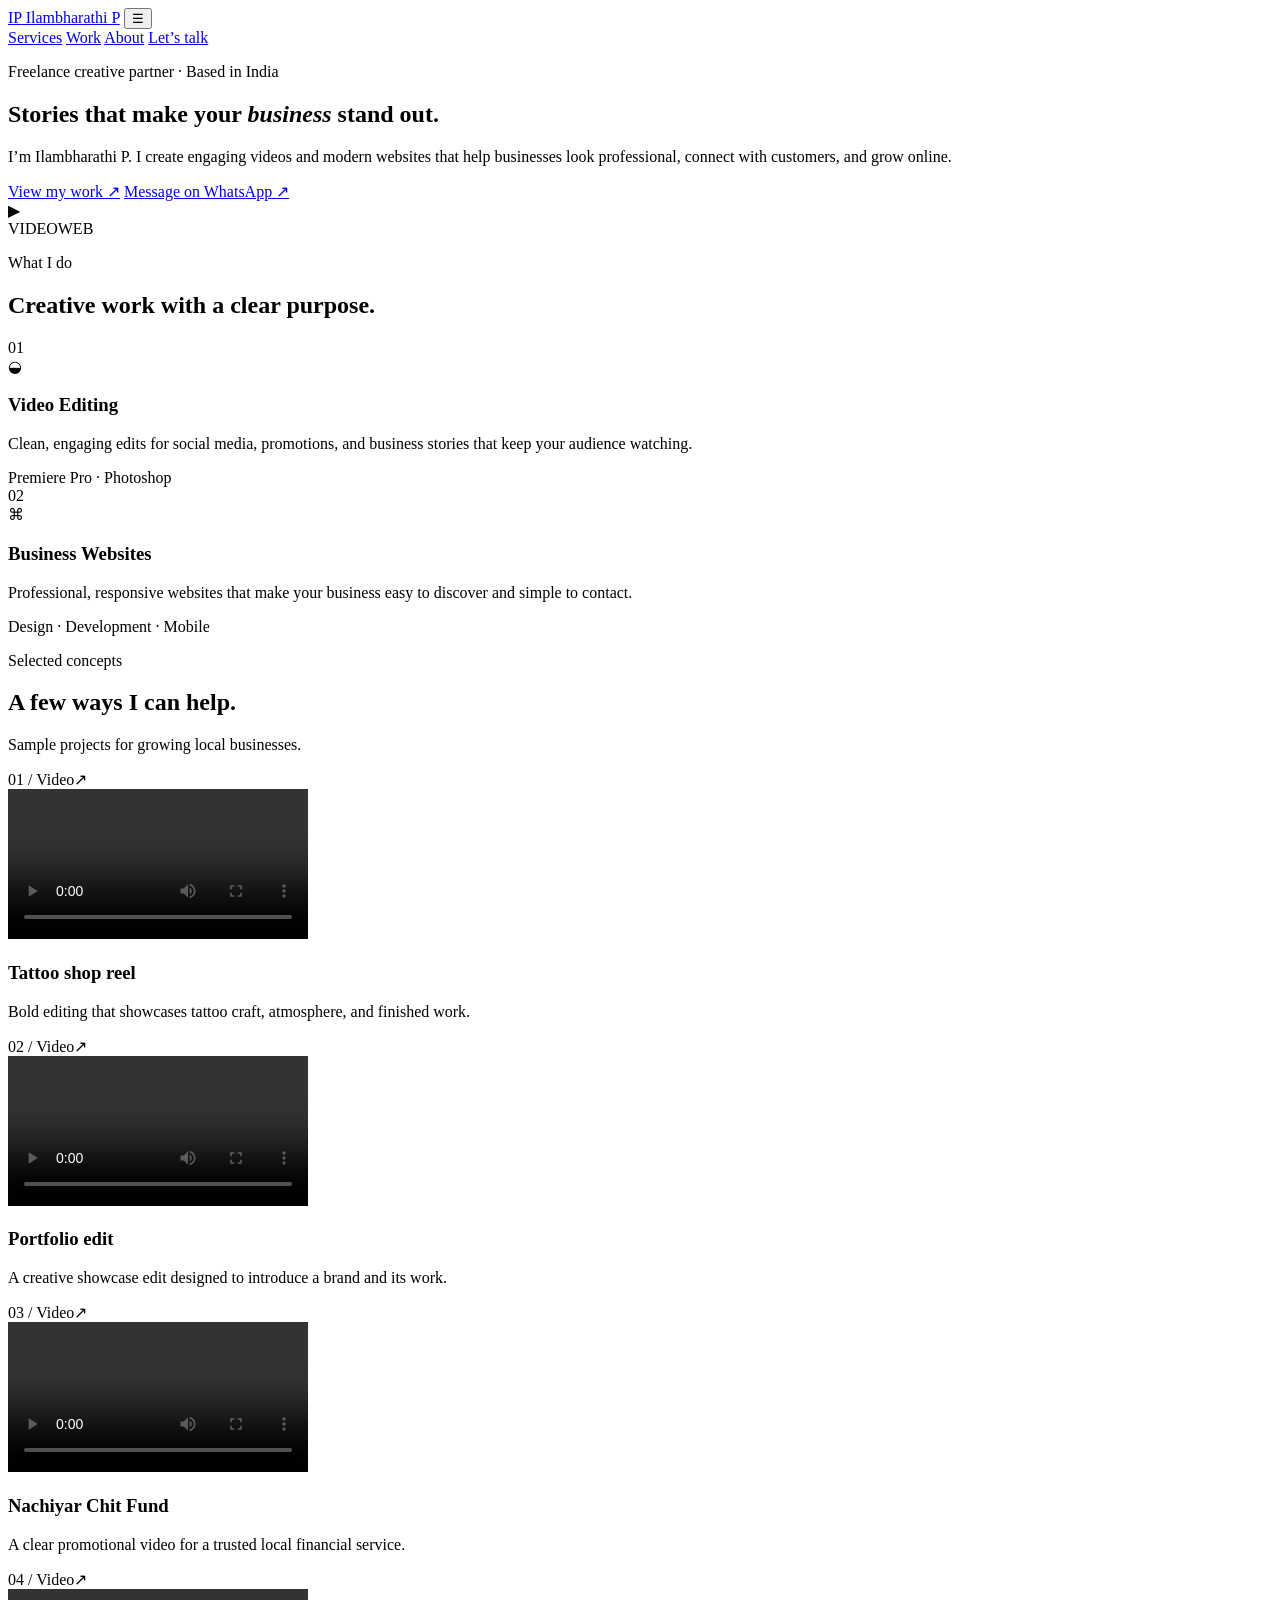
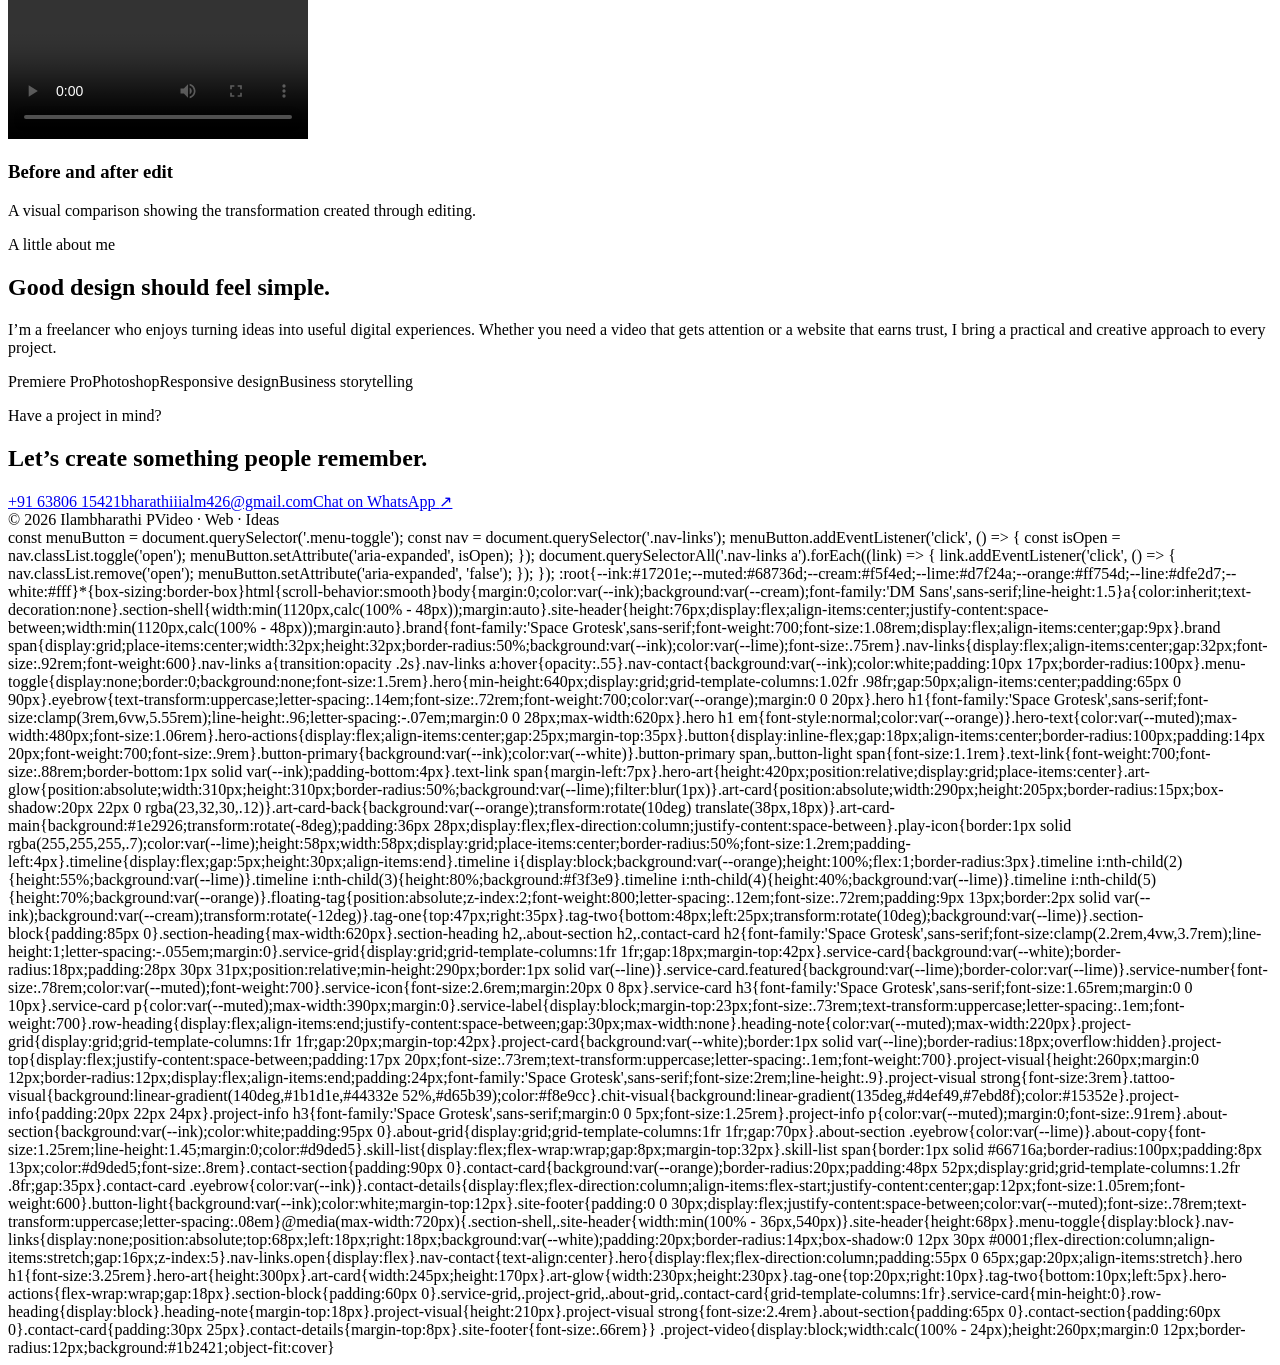
==== index.html @ 6e7c7ef7 "Rename Ilambharathi-portfolioindex.html to index.html" ====
<!doctype html>
<html lang="en">
<head>
  <meta charset="UTF-8" />
  <meta name="viewport" content="width=device-width, initial-scale=1.0" />
  <meta name="description" content="Portfolio of Ilambharathi P, freelance video editor and website creator for businesses." />
  <title>Ilambharathi P | Freelance Video Editor & Website Creator</title>
  <link rel="preconnect" href="https://fonts.googleapis.com">
  <link rel="preconnect" href="https://fonts.gstatic.com" crossorigin>
  <link href="https://fonts.googleapis.com/css2?family=DM+Sans:wght@400;500;600;700&family=Space+Grotesk:wght@500;600;700&display=swap" rel="stylesheet">
  <link rel="stylesheet" href="style.css" />
</head>
<body>
  <header class="site-header">
    <a class="brand" href="#home" aria-label="Ilambharathi P home"><span>IP</span> Ilambharathi P</a>
    <button class="menu-toggle" aria-label="Open navigation" aria-expanded="false">☰</button>
    <nav class="nav-links" aria-label="Main navigation">
      <a href="#services">Services</a>
      <a href="#work">Work</a>
      <a href="#about">About</a>
      <a class="nav-contact" href="#contact">Let’s talk</a>
    </nav>
  </header>

  <main>
    <section id="home" class="hero section-shell">
      <div class="hero-copy">
        <p class="eyebrow">Freelance creative partner · Based in India</p>
        <h1>Stories that make your <em>business</em> stand out.</h1>
        <p class="hero-text">I’m Ilambharathi P. I create engaging videos and modern websites that help businesses look professional, connect with customers, and grow online.</p>
        <div class="hero-actions">
          <a class="button button-primary" href="#work">View my work <span>↗</span></a>
          <a class="text-link" href="https://wa.me/916380615421" target="_blank" rel="noreferrer">Message on WhatsApp <span>↗</span></a>
        </div>
      </div>
      <div class="hero-art" aria-label="Creative workspace illustration">
        <div class="art-glow"></div><div class="art-card art-card-back"></div>
        <div class="art-card art-card-main"><div class="play-icon">▶</div><div class="timeline"><i></i><i></i><i></i><i></i><i></i></div></div>
        <span class="floating-tag tag-one">VIDEO</span><span class="floating-tag tag-two">WEB</span>
      </div>
    </section>

    <section id="services" class="section-shell section-block">
      <div class="section-heading"><p class="eyebrow">What I do</p><h2>Creative work with a clear purpose.</h2></div>
      <div class="service-grid">
        <article class="service-card"><span class="service-number">01</span><div class="service-icon">◒</div><h3>Video Editing</h3><p>Clean, engaging edits for social media, promotions, and business stories that keep your audience watching.</p><span class="service-label">Premiere Pro · Photoshop</span></article>
        <article class="service-card featured"><span class="service-number">02</span><div class="service-icon">⌘</div><h3>Business Websites</h3><p>Professional, responsive websites that make your business easy to discover and simple to contact.</p><span class="service-label">Design · Development · Mobile</span></article>
      </div>
    </section>

    <section id="work" class="section-shell section-block work-section">
      <div class="section-heading row-heading"><div><p class="eyebrow">Selected concepts</p><h2>A few ways I can help.</h2></div><p class="heading-note">Sample projects for growing local businesses.</p></div>
      <div class="project-grid">
        <article class="project-card"><div class="project-top"><span>01 / Video</span><span>↗</span></div><video class="project-video" controls preload="metadata"><source src="tattoo-final-output.mp4" type="video/mp4">Your browser does not support video playback.</video><div class="project-info"><h3>Tattoo shop reel</h3><p>Bold editing that showcases tattoo craft, atmosphere, and finished work.</p></div></article>
        <article class="project-card"><div class="project-top"><span>02 / Video</span><span>↗</span></div><video class="project-video" controls preload="metadata"><source src="portfolio-video-01.mp4" type="video/mp4">Your browser does not support video playback.</video><div class="project-info"><h3>Portfolio edit</h3><p>A creative showcase edit designed to introduce a brand and its work.</p></div></article>
        <article class="project-card"><div class="project-top"><span>03 / Video</span><span>↗</span></div><video class="project-video" controls preload="metadata"><source src="nachiyar-chit-fund.mp4" type="video/mp4">Your browser does not support video playback.</video><div class="project-info"><h3>Nachiyar Chit Fund</h3><p>A clear promotional video for a trusted local financial service.</p></div></article>
        <article class="project-card"><div class="project-top"><span>04 / Video</span><span>↗</span></div><video class="project-video" controls preload="metadata"><source src="chit-fund-before-after.mp4" type="video/mp4">Your browser does not support video playback.</video><div class="project-info"><h3>Before and after edit</h3><p>A visual comparison showing the transformation created through editing.</p></div></article>
      </div>
    </section>

    <section id="about" class="about-section"><div class="section-shell about-grid"><div><p class="eyebrow">A little about me</p><h2>Good design should feel simple.</h2></div><div><p class="about-copy">I’m a freelancer who enjoys turning ideas into useful digital experiences. Whether you need a video that gets attention or a website that earns trust, I bring a practical and creative approach to every project.</p><div class="skill-list"><span>Premiere Pro</span><span>Photoshop</span><span>Responsive design</span><span>Business storytelling</span></div></div></div></section>

    <section id="contact" class="contact-section section-shell"><div class="contact-card"><div><p class="eyebrow">Have a project in mind?</p><h2>Let’s create something people remember.</h2></div><div class="contact-details"><a href="tel:+916380615421">+91 63806 15421</a><a href="mailto:bharathiiialm426@gmail.com">bharathiiialm426@gmail.com</a><a class="button button-light" href="https://wa.me/916380615421" target="_blank" rel="noreferrer">Chat on WhatsApp <span>↗</span></a></div></div></section>
  </main>
  <footer class="site-footer section-shell"><span>© 2026 Ilambharathi P</span><span>Video · Web · Ideas</span></footer>
  <script src="script.js"></script>
</body>
</html>
const menuButton = document.querySelector('.menu-toggle');
const nav = document.querySelector('.nav-links');

menuButton.addEventListener('click', () => {
  const isOpen = nav.classList.toggle('open');
  menuButton.setAttribute('aria-expanded', isOpen);
});

document.querySelectorAll('.nav-links a').forEach((link) => {
  link.addEventListener('click', () => {
    nav.classList.remove('open');
    menuButton.setAttribute('aria-expanded', 'false');
  });
});
:root{--ink:#17201e;--muted:#68736d;--cream:#f5f4ed;--lime:#d7f24a;--orange:#ff754d;--line:#dfe2d7;--white:#fff}*{box-sizing:border-box}html{scroll-behavior:smooth}body{margin:0;color:var(--ink);background:var(--cream);font-family:'DM Sans',sans-serif;line-height:1.5}a{color:inherit;text-decoration:none}.section-shell{width:min(1120px,calc(100% - 48px));margin:auto}.site-header{height:76px;display:flex;align-items:center;justify-content:space-between;width:min(1120px,calc(100% - 48px));margin:auto}.brand{font-family:'Space Grotesk',sans-serif;font-weight:700;font-size:1.08rem;display:flex;align-items:center;gap:9px}.brand span{display:grid;place-items:center;width:32px;height:32px;border-radius:50%;background:var(--ink);color:var(--lime);font-size:.75rem}.nav-links{display:flex;align-items:center;gap:32px;font-size:.92rem;font-weight:600}.nav-links a{transition:opacity .2s}.nav-links a:hover{opacity:.55}.nav-contact{background:var(--ink);color:white;padding:10px 17px;border-radius:100px}.menu-toggle{display:none;border:0;background:none;font-size:1.5rem}.hero{min-height:640px;display:grid;grid-template-columns:1.02fr .98fr;gap:50px;align-items:center;padding:65px 0 90px}.eyebrow{text-transform:uppercase;letter-spacing:.14em;font-size:.72rem;font-weight:700;color:var(--orange);margin:0 0 20px}.hero h1{font-family:'Space Grotesk',sans-serif;font-size:clamp(3rem,6vw,5.55rem);line-height:.96;letter-spacing:-.07em;margin:0 0 28px;max-width:620px}.hero h1 em{font-style:normal;color:var(--orange)}.hero-text{color:var(--muted);max-width:480px;font-size:1.06rem}.hero-actions{display:flex;align-items:center;gap:25px;margin-top:35px}.button{display:inline-flex;gap:18px;align-items:center;border-radius:100px;padding:14px 20px;font-weight:700;font-size:.9rem}.button-primary{background:var(--ink);color:var(--white)}.button-primary span,.button-light span{font-size:1.1rem}.text-link{font-weight:700;font-size:.88rem;border-bottom:1px solid var(--ink);padding-bottom:4px}.text-link span{margin-left:7px}.hero-art{height:420px;position:relative;display:grid;place-items:center}.art-glow{position:absolute;width:310px;height:310px;border-radius:50%;background:var(--lime);filter:blur(1px)}.art-card{position:absolute;width:290px;height:205px;border-radius:15px;box-shadow:20px 22px 0 rgba(23,32,30,.12)}.art-card-back{background:var(--orange);transform:rotate(10deg) translate(38px,18px)}.art-card-main{background:#1e2926;transform:rotate(-8deg);padding:36px 28px;display:flex;flex-direction:column;justify-content:space-between}.play-icon{border:1px solid rgba(255,255,255,.7);color:var(--lime);height:58px;width:58px;display:grid;place-items:center;border-radius:50%;font-size:1.2rem;padding-left:4px}.timeline{display:flex;gap:5px;height:30px;align-items:end}.timeline i{display:block;background:var(--orange);height:100%;flex:1;border-radius:3px}.timeline i:nth-child(2){height:55%;background:var(--lime)}.timeline i:nth-child(3){height:80%;background:#f3f3e9}.timeline i:nth-child(4){height:40%;background:var(--lime)}.timeline i:nth-child(5){height:70%;background:var(--orange)}.floating-tag{position:absolute;z-index:2;font-weight:800;letter-spacing:.12em;font-size:.72rem;padding:9px 13px;border:2px solid var(--ink);background:var(--cream);transform:rotate(-12deg)}.tag-one{top:47px;right:35px}.tag-two{bottom:48px;left:25px;transform:rotate(10deg);background:var(--lime)}.section-block{padding:85px 0}.section-heading{max-width:620px}.section-heading h2,.about-section h2,.contact-card h2{font-family:'Space Grotesk',sans-serif;font-size:clamp(2.2rem,4vw,3.7rem);line-height:1;letter-spacing:-.055em;margin:0}.service-grid{display:grid;grid-template-columns:1fr 1fr;gap:18px;margin-top:42px}.service-card{background:var(--white);border-radius:18px;padding:28px 30px 31px;position:relative;min-height:290px;border:1px solid var(--line)}.service-card.featured{background:var(--lime);border-color:var(--lime)}.service-number{font-size:.78rem;color:var(--muted);font-weight:700}.service-icon{font-size:2.6rem;margin:20px 0 8px}.service-card h3{font-family:'Space Grotesk',sans-serif;font-size:1.65rem;margin:0 0 10px}.service-card p{color:var(--muted);max-width:390px;margin:0}.service-label{display:block;margin-top:23px;font-size:.73rem;text-transform:uppercase;letter-spacing:.1em;font-weight:700}.row-heading{display:flex;align-items:end;justify-content:space-between;gap:30px;max-width:none}.heading-note{color:var(--muted);max-width:220px}.project-grid{display:grid;grid-template-columns:1fr 1fr;gap:20px;margin-top:42px}.project-card{background:var(--white);border:1px solid var(--line);border-radius:18px;overflow:hidden}.project-top{display:flex;justify-content:space-between;padding:17px 20px;font-size:.73rem;text-transform:uppercase;letter-spacing:.1em;font-weight:700}.project-visual{height:260px;margin:0 12px;border-radius:12px;display:flex;align-items:end;padding:24px;font-family:'Space Grotesk',sans-serif;font-size:2rem;line-height:.9}.project-visual strong{font-size:3rem}.tattoo-visual{background:linear-gradient(140deg,#1b1d1e,#44332e 52%,#d65b39);color:#f8e9cc}.chit-visual{background:linear-gradient(135deg,#d4ef49,#7ebd8f);color:#15352e}.project-info{padding:20px 22px 24px}.project-info h3{font-family:'Space Grotesk',sans-serif;margin:0 0 5px;font-size:1.25rem}.project-info p{color:var(--muted);margin:0;font-size:.91rem}.about-section{background:var(--ink);color:white;padding:95px 0}.about-grid{display:grid;grid-template-columns:1fr 1fr;gap:70px}.about-section .eyebrow{color:var(--lime)}.about-copy{font-size:1.25rem;line-height:1.45;margin:0;color:#d9ded5}.skill-list{display:flex;flex-wrap:wrap;gap:8px;margin-top:32px}.skill-list span{border:1px solid #66716a;border-radius:100px;padding:8px 13px;color:#d9ded5;font-size:.8rem}.contact-section{padding:90px 0}.contact-card{background:var(--orange);border-radius:20px;padding:48px 52px;display:grid;grid-template-columns:1.2fr .8fr;gap:35px}.contact-card .eyebrow{color:var(--ink)}.contact-details{display:flex;flex-direction:column;align-items:flex-start;justify-content:center;gap:12px;font-size:1.05rem;font-weight:600}.button-light{background:var(--ink);color:white;margin-top:12px}.site-footer{padding:0 0 30px;display:flex;justify-content:space-between;color:var(--muted);font-size:.78rem;text-transform:uppercase;letter-spacing:.08em}@media(max-width:720px){.section-shell,.site-header{width:min(100% - 36px,540px)}.site-header{height:68px}.menu-toggle{display:block}.nav-links{display:none;position:absolute;top:68px;left:18px;right:18px;background:var(--white);padding:20px;border-radius:14px;box-shadow:0 12px 30px #0001;flex-direction:column;align-items:stretch;gap:16px;z-index:5}.nav-links.open{display:flex}.nav-contact{text-align:center}.hero{display:flex;flex-direction:column;padding:55px 0 65px;gap:20px;align-items:stretch}.hero h1{font-size:3.25rem}.hero-art{height:300px}.art-card{width:245px;height:170px}.art-glow{width:230px;height:230px}.tag-one{top:20px;right:10px}.tag-two{bottom:10px;left:5px}.hero-actions{flex-wrap:wrap;gap:18px}.section-block{padding:60px 0}.service-grid,.project-grid,.about-grid,.contact-card{grid-template-columns:1fr}.service-card{min-height:0}.row-heading{display:block}.heading-note{margin-top:18px}.project-visual{height:210px}.project-visual strong{font-size:2.4rem}.about-section{padding:65px 0}.contact-section{padding:60px 0}.contact-card{padding:30px 25px}.contact-details{margin-top:8px}.site-footer{font-size:.66rem}}
 .project-video{display:block;width:calc(100% - 24px);height:260px;margin:0 12px;border-radius:12px;background:#1b2421;object-fit:cover}
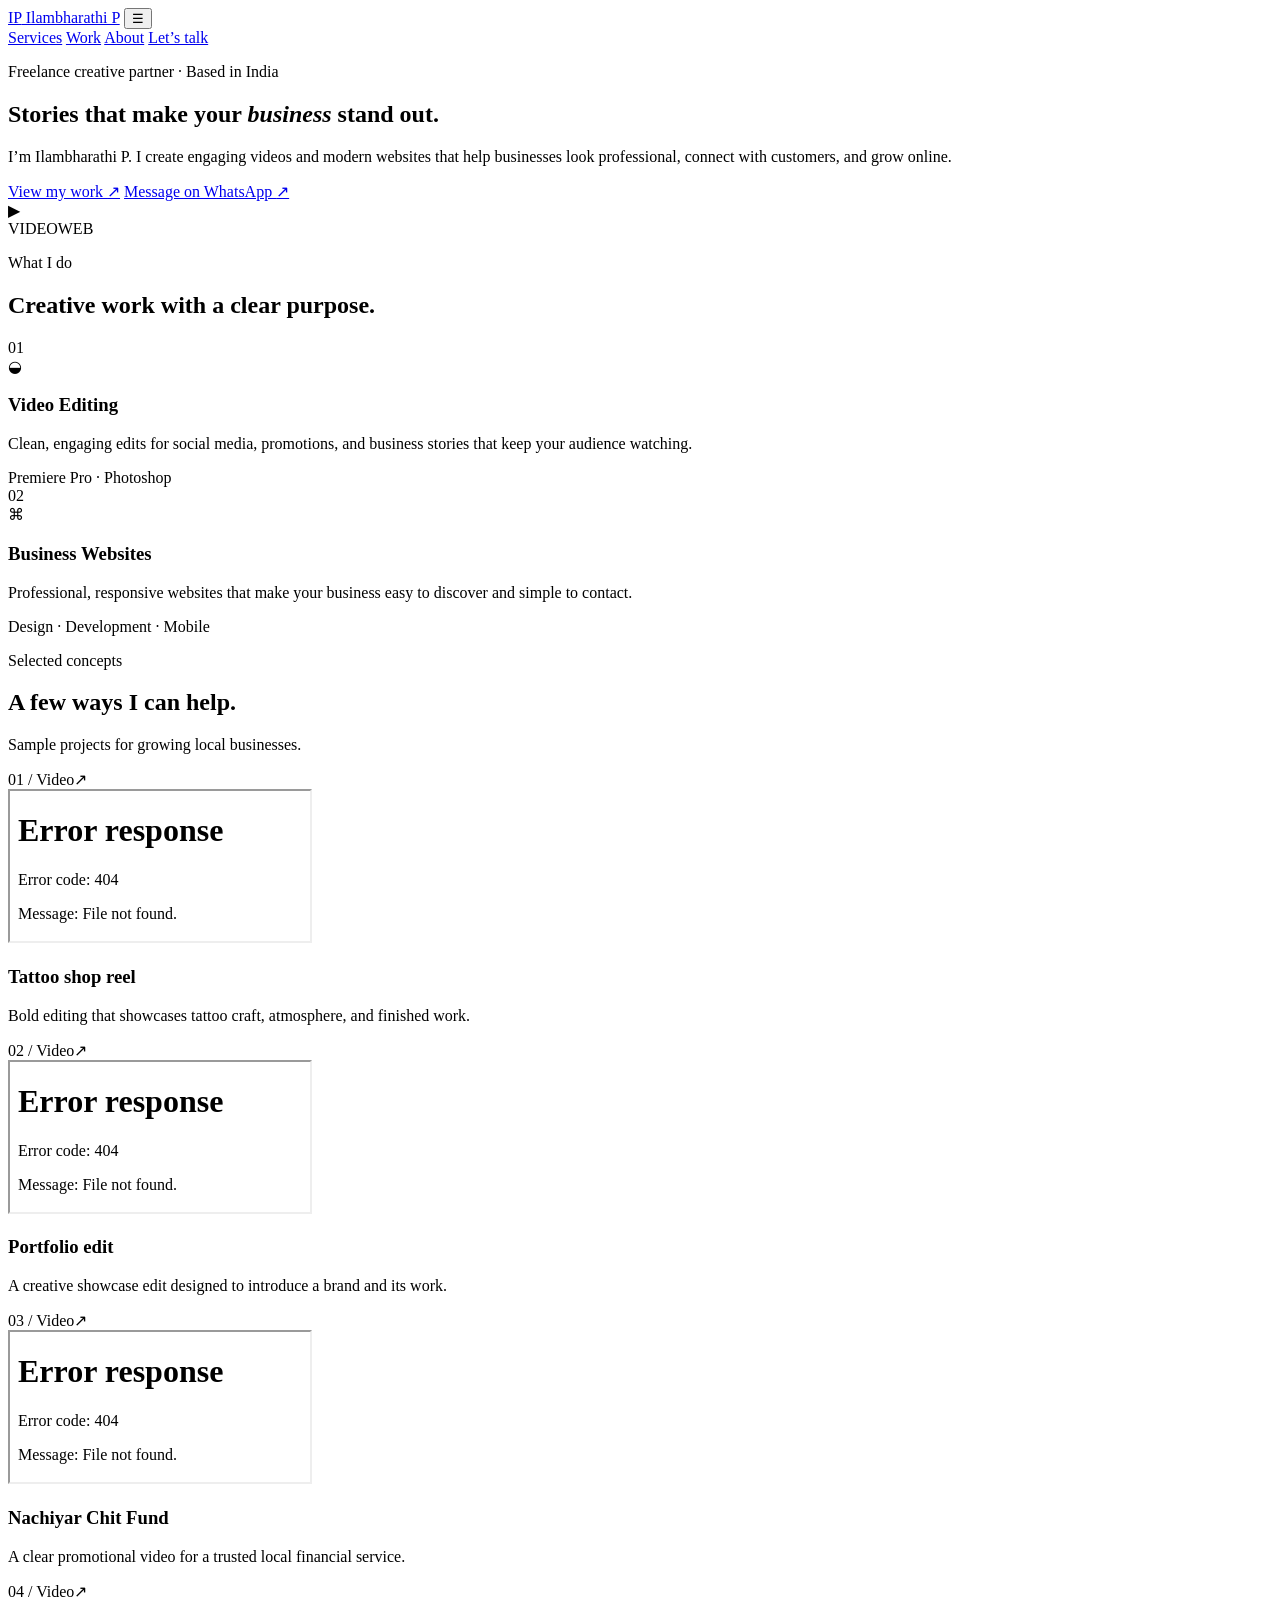
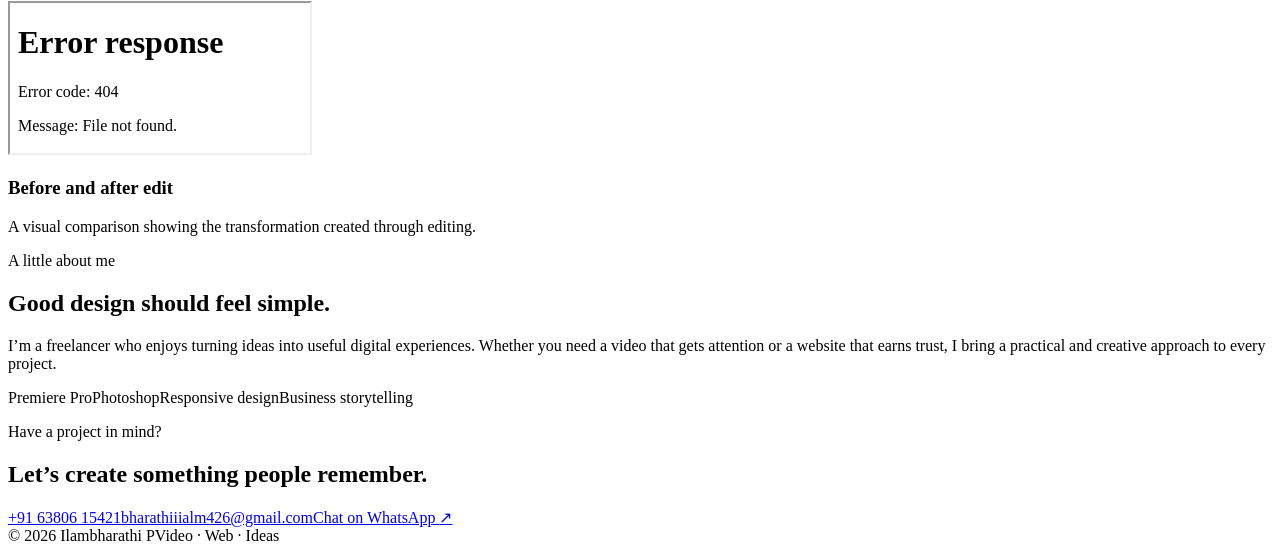
==== commit 59c17509: "Update index.html" ====
--- a/index.html
+++ b/index.html
@@ -1,24 +1,24 @@
-<!doctype html>
-<html lang="en">
-<head>
-  <meta charset="UTF-8" />
-  <meta name="viewport" content="width=device-width, initial-scale=1.0" />
-  <meta name="description" content="Portfolio of Ilambharathi P, freelance video editor and website creator for businesses." />
-  <title>Ilambharathi P | Freelance Video Editor & Website Creator</title>
-  <link rel="preconnect" href="https://fonts.googleapis.com">
-  <link rel="preconnect" href="https://fonts.gstatic.com" crossorigin>
-  <link href="https://fonts.googleapis.com/css2?family=DM+Sans:wght@400;500;600;700&family=Space+Grotesk:wght@500;600;700&display=swap" rel="stylesheet">
-  <link rel="stylesheet" href="style.css" />
+<!DOCTYPE html>
+<!-- saved from url=(0099)file:///C:/Users/ADMIN/Documents/Codex/2026-11-22/hi/outputs/portfolio-website-with-work/index.html -->
+<html lang="en"><head><meta http-equiv="Content-Type" content="text/html; charset=UTF-8">
+  
+  <meta name="viewport" content="width=device-width, initial-scale=1.0">
+  <meta name="description" content="Portfolio of Ilambharathi P, freelance video editor and website creator for businesses.">
+  <title>Ilambharathi P | Freelance Video Editor &amp; Website Creator</title>
+  <link rel="preconnect" href="https://fonts.googleapis.com/">
+  <link rel="preconnect" href="https://fonts.gstatic.com/" crossorigin="">
+  <link href="./Ilambharathi P _ Freelance Video Editor &amp; Website Creator_files/css2" rel="stylesheet">
+  <link rel="stylesheet" href="./Ilambharathi P _ Freelance Video Editor &amp; Website Creator_files/style.css">
 </head>
 <body>
   <header class="site-header">
-    <a class="brand" href="#home" aria-label="Ilambharathi P home"><span>IP</span> Ilambharathi P</a>
+    <a class="brand" href="file:///C:/Users/ADMIN/Documents/Codex/2026-11-22/hi/outputs/portfolio-website-with-work/index.html#home" aria-label="Ilambharathi P home"><span>IP</span> Ilambharathi P</a>
     <button class="menu-toggle" aria-label="Open navigation" aria-expanded="false">☰</button>
     <nav class="nav-links" aria-label="Main navigation">
-      <a href="#services">Services</a>
-      <a href="#work">Work</a>
-      <a href="#about">About</a>
-      <a class="nav-contact" href="#contact">Let’s talk</a>
+      <a href="file:///C:/Users/ADMIN/Documents/Codex/2026-11-22/hi/outputs/portfolio-website-with-work/index.html#services">Services</a>
+      <a href="file:///C:/Users/ADMIN/Documents/Codex/2026-11-22/hi/outputs/portfolio-website-with-work/index.html#work">Work</a>
+      <a href="file:///C:/Users/ADMIN/Documents/Codex/2026-11-22/hi/outputs/portfolio-website-with-work/index.html#about">About</a>
+      <a class="nav-contact" href="file:///C:/Users/ADMIN/Documents/Codex/2026-11-22/hi/outputs/portfolio-website-with-work/index.html#contact">Let’s talk</a>
     </nav>
   </header>
 
@@ -29,7 +29,7 @@
         <h1>Stories that make your <em>business</em> stand out.</h1>
         <p class="hero-text">I’m Ilambharathi P. I create engaging videos and modern websites that help businesses look professional, connect with customers, and grow online.</p>
         <div class="hero-actions">
-          <a class="button button-primary" href="#work">View my work <span>↗</span></a>
+          <a class="button button-primary" href="file:///C:/Users/ADMIN/Documents/Codex/2026-11-22/hi/outputs/portfolio-website-with-work/index.html#work">View my work <span>↗</span></a>
           <a class="text-link" href="https://wa.me/916380615421" target="_blank" rel="noreferrer">Message on WhatsApp <span>↗</span></a>
         </div>
       </div>
@@ -51,10 +51,10 @@
     <section id="work" class="section-shell section-block work-section">
       <div class="section-heading row-heading"><div><p class="eyebrow">Selected concepts</p><h2>A few ways I can help.</h2></div><p class="heading-note">Sample projects for growing local businesses.</p></div>
       <div class="project-grid">
-        <article class="project-card"><div class="project-top"><span>01 / Video</span><span>↗</span></div><video class="project-video" controls preload="metadata"><source src="tattoo-final-output.mp4" type="video/mp4">Your browser does not support video playback.</video><div class="project-info"><h3>Tattoo shop reel</h3><p>Bold editing that showcases tattoo craft, atmosphere, and finished work.</p></div></article>
-        <article class="project-card"><div class="project-top"><span>02 / Video</span><span>↗</span></div><video class="project-video" controls preload="metadata"><source src="portfolio-video-01.mp4" type="video/mp4">Your browser does not support video playback.</video><div class="project-info"><h3>Portfolio edit</h3><p>A creative showcase edit designed to introduce a brand and its work.</p></div></article>
-        <article class="project-card"><div class="project-top"><span>03 / Video</span><span>↗</span></div><video class="project-video" controls preload="metadata"><source src="nachiyar-chit-fund.mp4" type="video/mp4">Your browser does not support video playback.</video><div class="project-info"><h3>Nachiyar Chit Fund</h3><p>A clear promotional video for a trusted local financial service.</p></div></article>
-        <article class="project-card"><div class="project-top"><span>04 / Video</span><span>↗</span></div><video class="project-video" controls preload="metadata"><source src="chit-fund-before-after.mp4" type="video/mp4">Your browser does not support video playback.</video><div class="project-info"><h3>Before and after edit</h3><p>A visual comparison showing the transformation created through editing.</p></div></article>
+        <article class="project-card"><div class="project-top"><span>01 / Video</span><span>↗</span></div><iframe class="project-video" src="./Ilambharathi P _ Freelance Video Editor &amp; Website Creator_files/preview.html" allow="autoplay" allowfullscreen="" title="Tattoo shop reel"></iframe><div class="project-info"><h3>Tattoo shop reel</h3><p>Bold editing that showcases tattoo craft, atmosphere, and finished work.</p></div></article>
+        <article class="project-card"><div class="project-top"><span>02 / Video</span><span>↗</span></div><iframe class="project-video" src="./Ilambharathi P _ Freelance Video Editor &amp; Website Creator_files/preview(1).html" allow="autoplay" allowfullscreen="" title="Portfolio edit"></iframe><div class="project-info"><h3>Portfolio edit</h3><p>A creative showcase edit designed to introduce a brand and its work.</p></div></article>
+        <article class="project-card"><div class="project-top"><span>03 / Video</span><span>↗</span></div><iframe class="project-video" src="./Ilambharathi P _ Freelance Video Editor &amp; Website Creator_files/preview(2).html" allow="autoplay" allowfullscreen="" title="Nachiyar Chit Fund video"></iframe><div class="project-info"><h3>Nachiyar Chit Fund</h3><p>A clear promotional video for a trusted local financial service.</p></div></article>
+        <article class="project-card"><div class="project-top"><span>04 / Video</span><span>↗</span></div><iframe class="project-video" src="./Ilambharathi P _ Freelance Video Editor &amp; Website Creator_files/preview(3).html" allow="autoplay" allowfullscreen="" title="Before and after edit"></iframe><div class="project-info"><h3>Before and after edit</h3><p>A visual comparison showing the transformation created through editing.</p></div></article>
       </div>
     </section>
 
@@ -63,23 +63,7 @@
     <section id="contact" class="contact-section section-shell"><div class="contact-card"><div><p class="eyebrow">Have a project in mind?</p><h2>Let’s create something people remember.</h2></div><div class="contact-details"><a href="tel:+916380615421">+91 63806 15421</a><a href="mailto:bharathiiialm426@gmail.com">bharathiiialm426@gmail.com</a><a class="button button-light" href="https://wa.me/916380615421" target="_blank" rel="noreferrer">Chat on WhatsApp <span>↗</span></a></div></div></section>
   </main>
   <footer class="site-footer section-shell"><span>© 2026 Ilambharathi P</span><span>Video · Web · Ideas</span></footer>
-  <script src="script.js"></script>
-</body>
-</html>
-const menuButton = document.querySelector('.menu-toggle');
-const nav = document.querySelector('.nav-links');
+  <script src="./Ilambharathi P _ Freelance Video Editor &amp; Website Creator_files/script.js"></script>
 
-menuButton.addEventListener('click', () => {
-  const isOpen = nav.classList.toggle('open');
-  menuButton.setAttribute('aria-expanded', isOpen);
-});
 
-document.querySelectorAll('.nav-links a').forEach((link) => {
-  link.addEventListener('click', () => {
-    nav.classList.remove('open');
-    menuButton.setAttribute('aria-expanded', 'false');
-  });
-});
-:root{--ink:#17201e;--muted:#68736d;--cream:#f5f4ed;--lime:#d7f24a;--orange:#ff754d;--line:#dfe2d7;--white:#fff}*{box-sizing:border-box}html{scroll-behavior:smooth}body{margin:0;color:var(--ink);background:var(--cream);font-family:'DM Sans',sans-serif;line-height:1.5}a{color:inherit;text-decoration:none}.section-shell{width:min(1120px,calc(100% - 48px));margin:auto}.site-header{height:76px;display:flex;align-items:center;justify-content:space-between;width:min(1120px,calc(100% - 48px));margin:auto}.brand{font-family:'Space Grotesk',sans-serif;font-weight:700;font-size:1.08rem;display:flex;align-items:center;gap:9px}.brand span{display:grid;place-items:center;width:32px;height:32px;border-radius:50%;background:var(--ink);color:var(--lime);font-size:.75rem}.nav-links{display:flex;align-items:center;gap:32px;font-size:.92rem;font-weight:600}.nav-links a{transition:opacity .2s}.nav-links a:hover{opacity:.55}.nav-contact{background:var(--ink);color:white;padding:10px 17px;border-radius:100px}.menu-toggle{display:none;border:0;background:none;font-size:1.5rem}.hero{min-height:640px;display:grid;grid-template-columns:1.02fr .98fr;gap:50px;align-items:center;padding:65px 0 90px}.eyebrow{text-transform:uppercase;letter-spacing:.14em;font-size:.72rem;font-weight:700;color:var(--orange);margin:0 0 20px}.hero h1{font-family:'Space Grotesk',sans-serif;font-size:clamp(3rem,6vw,5.55rem);line-height:.96;letter-spacing:-.07em;margin:0 0 28px;max-width:620px}.hero h1 em{font-style:normal;color:var(--orange)}.hero-text{color:var(--muted);max-width:480px;font-size:1.06rem}.hero-actions{display:flex;align-items:center;gap:25px;margin-top:35px}.button{display:inline-flex;gap:18px;align-items:center;border-radius:100px;padding:14px 20px;font-weight:700;font-size:.9rem}.button-primary{background:var(--ink);color:var(--white)}.button-primary span,.button-light span{font-size:1.1rem}.text-link{font-weight:700;font-size:.88rem;border-bottom:1px solid var(--ink);padding-bottom:4px}.text-link span{margin-left:7px}.hero-art{height:420px;position:relative;display:grid;place-items:center}.art-glow{position:absolute;width:310px;height:310px;border-radius:50%;background:var(--lime);filter:blur(1px)}.art-card{position:absolute;width:290px;height:205px;border-radius:15px;box-shadow:20px 22px 0 rgba(23,32,30,.12)}.art-card-back{background:var(--orange);transform:rotate(10deg) translate(38px,18px)}.art-card-main{background:#1e2926;transform:rotate(-8deg);padding:36px 28px;display:flex;flex-direction:column;justify-content:space-between}.play-icon{border:1px solid rgba(255,255,255,.7);color:var(--lime);height:58px;width:58px;display:grid;place-items:center;border-radius:50%;font-size:1.2rem;padding-left:4px}.timeline{display:flex;gap:5px;height:30px;align-items:end}.timeline i{display:block;background:var(--orange);height:100%;flex:1;border-radius:3px}.timeline i:nth-child(2){height:55%;background:var(--lime)}.timeline i:nth-child(3){height:80%;background:#f3f3e9}.timeline i:nth-child(4){height:40%;background:var(--lime)}.timeline i:nth-child(5){height:70%;background:var(--orange)}.floating-tag{position:absolute;z-index:2;font-weight:800;letter-spacing:.12em;font-size:.72rem;padding:9px 13px;border:2px solid var(--ink);background:var(--cream);transform:rotate(-12deg)}.tag-one{top:47px;right:35px}.tag-two{bottom:48px;left:25px;transform:rotate(10deg);background:var(--lime)}.section-block{padding:85px 0}.section-heading{max-width:620px}.section-heading h2,.about-section h2,.contact-card h2{font-family:'Space Grotesk',sans-serif;font-size:clamp(2.2rem,4vw,3.7rem);line-height:1;letter-spacing:-.055em;margin:0}.service-grid{display:grid;grid-template-columns:1fr 1fr;gap:18px;margin-top:42px}.service-card{background:var(--white);border-radius:18px;padding:28px 30px 31px;position:relative;min-height:290px;border:1px solid var(--line)}.service-card.featured{background:var(--lime);border-color:var(--lime)}.service-number{font-size:.78rem;color:var(--muted);font-weight:700}.service-icon{font-size:2.6rem;margin:20px 0 8px}.service-card h3{font-family:'Space Grotesk',sans-serif;font-size:1.65rem;margin:0 0 10px}.service-card p{color:var(--muted);max-width:390px;margin:0}.service-label{display:block;margin-top:23px;font-size:.73rem;text-transform:uppercase;letter-spacing:.1em;font-weight:700}.row-heading{display:flex;align-items:end;justify-content:space-between;gap:30px;max-width:none}.heading-note{color:var(--muted);max-width:220px}.project-grid{display:grid;grid-template-columns:1fr 1fr;gap:20px;margin-top:42px}.project-card{background:var(--white);border:1px solid var(--line);border-radius:18px;overflow:hidden}.project-top{display:flex;justify-content:space-between;padding:17px 20px;font-size:.73rem;text-transform:uppercase;letter-spacing:.1em;font-weight:700}.project-visual{height:260px;margin:0 12px;border-radius:12px;display:flex;align-items:end;padding:24px;font-family:'Space Grotesk',sans-serif;font-size:2rem;line-height:.9}.project-visual strong{font-size:3rem}.tattoo-visual{background:linear-gradient(140deg,#1b1d1e,#44332e 52%,#d65b39);color:#f8e9cc}.chit-visual{background:linear-gradient(135deg,#d4ef49,#7ebd8f);color:#15352e}.project-info{padding:20px 22px 24px}.project-info h3{font-family:'Space Grotesk',sans-serif;margin:0 0 5px;font-size:1.25rem}.project-info p{color:var(--muted);margin:0;font-size:.91rem}.about-section{background:var(--ink);color:white;padding:95px 0}.about-grid{display:grid;grid-template-columns:1fr 1fr;gap:70px}.about-section .eyebrow{color:var(--lime)}.about-copy{font-size:1.25rem;line-height:1.45;margin:0;color:#d9ded5}.skill-list{display:flex;flex-wrap:wrap;gap:8px;margin-top:32px}.skill-list span{border:1px solid #66716a;border-radius:100px;padding:8px 13px;color:#d9ded5;font-size:.8rem}.contact-section{padding:90px 0}.contact-card{background:var(--orange);border-radius:20px;padding:48px 52px;display:grid;grid-template-columns:1.2fr .8fr;gap:35px}.contact-card .eyebrow{color:var(--ink)}.contact-details{display:flex;flex-direction:column;align-items:flex-start;justify-content:center;gap:12px;font-size:1.05rem;font-weight:600}.button-light{background:var(--ink);color:white;margin-top:12px}.site-footer{padding:0 0 30px;display:flex;justify-content:space-between;color:var(--muted);font-size:.78rem;text-transform:uppercase;letter-spacing:.08em}@media(max-width:720px){.section-shell,.site-header{width:min(100% - 36px,540px)}.site-header{height:68px}.menu-toggle{display:block}.nav-links{display:none;position:absolute;top:68px;left:18px;right:18px;background:var(--white);padding:20px;border-radius:14px;box-shadow:0 12px 30px #0001;flex-direction:column;align-items:stretch;gap:16px;z-index:5}.nav-links.open{display:flex}.nav-contact{text-align:center}.hero{display:flex;flex-direction:column;padding:55px 0 65px;gap:20px;align-items:stretch}.hero h1{font-size:3.25rem}.hero-art{height:300px}.art-card{width:245px;height:170px}.art-glow{width:230px;height:230px}.tag-one{top:20px;right:10px}.tag-two{bottom:10px;left:5px}.hero-actions{flex-wrap:wrap;gap:18px}.section-block{padding:60px 0}.service-grid,.project-grid,.about-grid,.contact-card{grid-template-columns:1fr}.service-card{min-height:0}.row-heading{display:block}.heading-note{margin-top:18px}.project-visual{height:210px}.project-visual strong{font-size:2.4rem}.about-section{padding:65px 0}.contact-section{padding:60px 0}.contact-card{padding:30px 25px}.contact-details{margin-top:8px}.site-footer{font-size:.66rem}}
- .project-video{display:block;width:calc(100% - 24px);height:260px;margin:0 12px;border-radius:12px;background:#1b2421;object-fit:cover}
-
+</body></html>
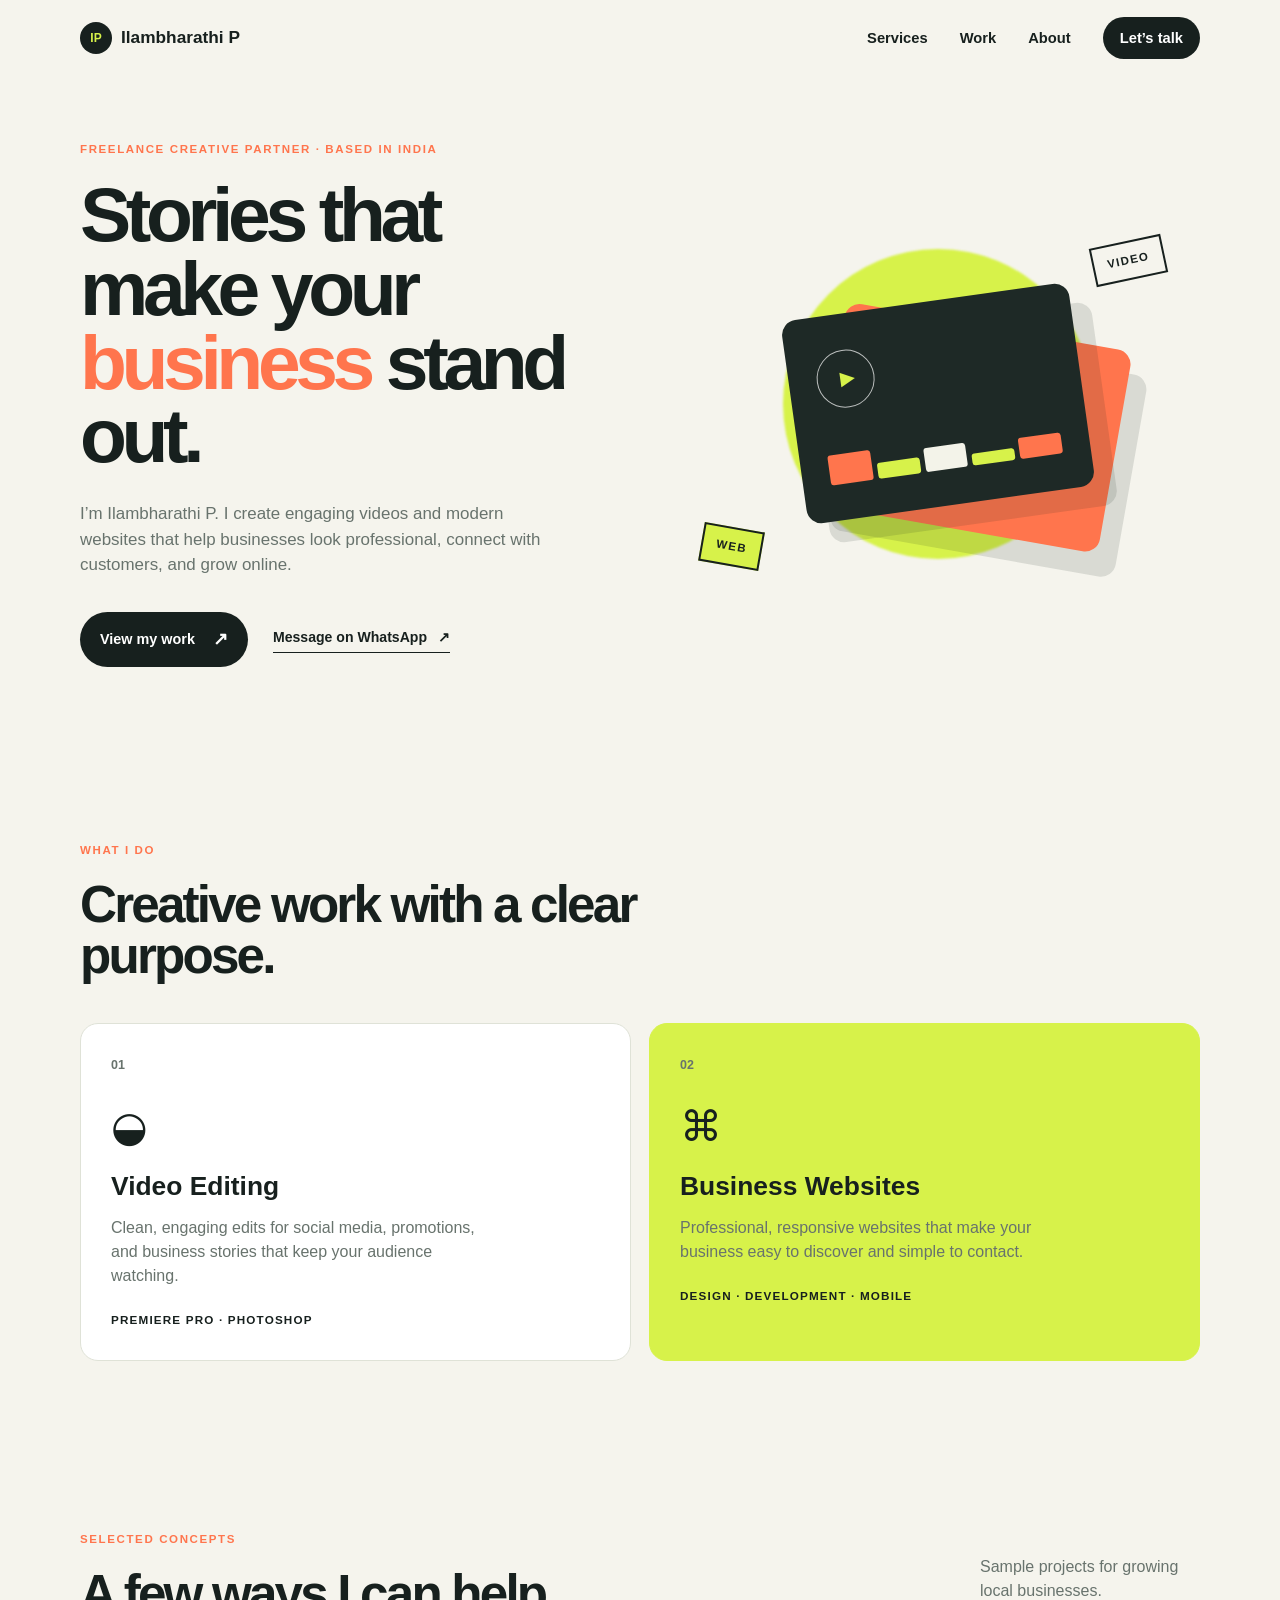
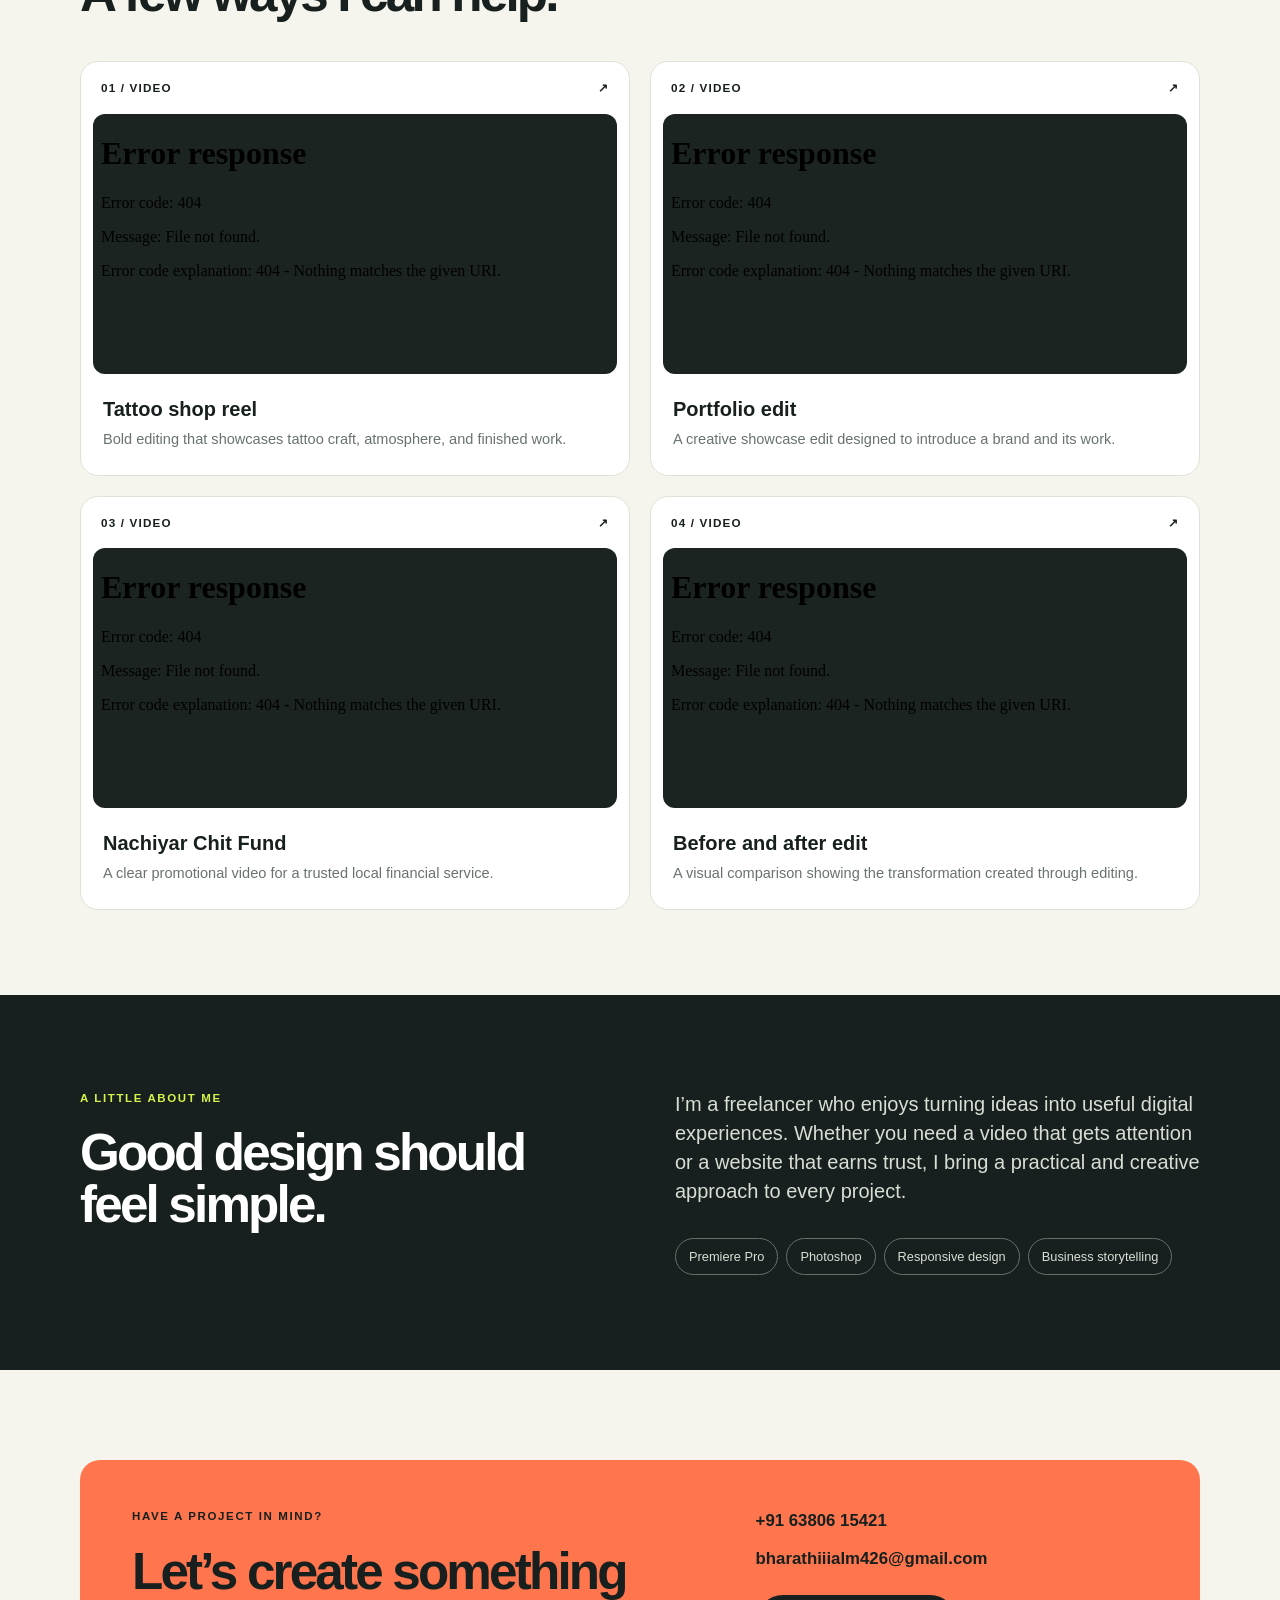
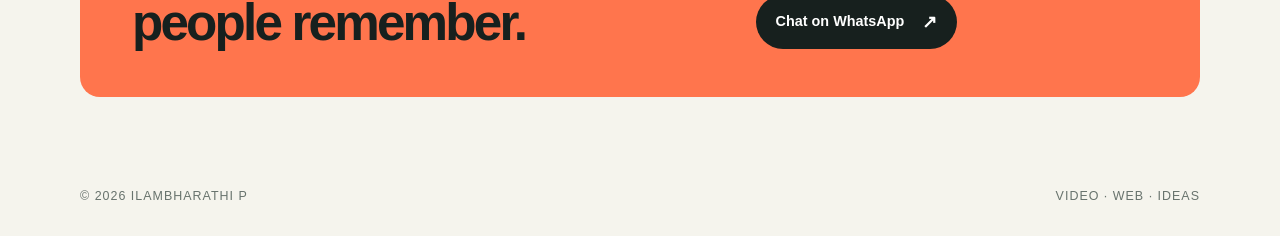
==== commit ca5268aa: "Update index.html" ====
--- a/index.html
+++ b/index.html
@@ -10,6 +10,7 @@
   <link href="./Ilambharathi P _ Freelance Video Editor &amp; Website Creator_files/css2" rel="stylesheet">
   <link rel="stylesheet" href="./Ilambharathi P _ Freelance Video Editor &amp; Website Creator_files/style.css">
 </head>
+  <link rel="stylesheet" href="style.css">
 <body>
   <header class="site-header">
     <a class="brand" href="file:///C:/Users/ADMIN/Documents/Codex/2026-11-22/hi/outputs/portfolio-website-with-work/index.html#home" aria-label="Ilambharathi P home"><span>IP</span> Ilambharathi P</a>
--- a/style.css
+++ b/style.css
@@ -0,0 +1,3 @@
+:root{--ink:#17201e;--muted:#68736d;--cream:#f5f4ed;--lime:#d7f24a;--orange:#ff754d;--line:#dfe2d7;--white:#fff}*{box-sizing:border-box}html{scroll-behavior:smooth}body{margin:0;color:var(--ink);background:var(--cream);font-family:'DM Sans',sans-serif;line-height:1.5}a{color:inherit;text-decoration:none}.section-shell{width:min(1120px,calc(100% - 48px));margin:auto}.site-header{height:76px;display:flex;align-items:center;justify-content:space-between;width:min(1120px,calc(100% - 48px));margin:auto}.brand{font-family:'Space Grotesk',sans-serif;font-weight:700;font-size:1.08rem;display:flex;align-items:center;gap:9px}.brand span{display:grid;place-items:center;width:32px;height:32px;border-radius:50%;background:var(--ink);color:var(--lime);font-size:.75rem}.nav-links{display:flex;align-items:center;gap:32px;font-size:.92rem;font-weight:600}.nav-links a{transition:opacity .2s}.nav-links a:hover{opacity:.55}.nav-contact{background:var(--ink);color:white;padding:10px 17px;border-radius:100px}.menu-toggle{display:none;border:0;background:none;font-size:1.5rem}.hero{min-height:640px;display:grid;grid-template-columns:1.02fr .98fr;gap:50px;align-items:center;padding:65px 0 90px}.eyebrow{text-transform:uppercase;letter-spacing:.14em;font-size:.72rem;font-weight:700;color:var(--orange);margin:0 0 20px}.hero h1{font-family:'Space Grotesk',sans-serif;font-size:clamp(3rem,6vw,5.55rem);line-height:.96;letter-spacing:-.07em;margin:0 0 28px;max-width:620px}.hero h1 em{font-style:normal;color:var(--orange)}.hero-text{color:var(--muted);max-width:480px;font-size:1.06rem}.hero-actions{display:flex;align-items:center;gap:25px;margin-top:35px}.button{display:inline-flex;gap:18px;align-items:center;border-radius:100px;padding:14px 20px;font-weight:700;font-size:.9rem}.button-primary{background:var(--ink);color:var(--white)}.button-primary span,.button-light span{font-size:1.1rem}.text-link{font-weight:700;font-size:.88rem;border-bottom:1px solid var(--ink);padding-bottom:4px}.text-link span{margin-left:7px}.hero-art{height:420px;position:relative;display:grid;place-items:center}.art-glow{position:absolute;width:310px;height:310px;border-radius:50%;background:var(--lime);filter:blur(1px)}.art-card{position:absolute;width:290px;height:205px;border-radius:15px;box-shadow:20px 22px 0 rgba(23,32,30,.12)}.art-card-back{background:var(--orange);transform:rotate(10deg) translate(38px,18px)}.art-card-main{background:#1e2926;transform:rotate(-8deg);padding:36px 28px;display:flex;flex-direction:column;justify-content:space-between}.play-icon{border:1px solid rgba(255,255,255,.7);color:var(--lime);height:58px;width:58px;display:grid;place-items:center;border-radius:50%;font-size:1.2rem;padding-left:4px}.timeline{display:flex;gap:5px;height:30px;align-items:end}.timeline i{display:block;background:var(--orange);height:100%;flex:1;border-radius:3px}.timeline i:nth-child(2){height:55%;background:var(--lime)}.timeline i:nth-child(3){height:80%;background:#f3f3e9}.timeline i:nth-child(4){height:40%;background:var(--lime)}.timeline i:nth-child(5){height:70%;background:var(--orange)}.floating-tag{position:absolute;z-index:2;font-weight:800;letter-spacing:.12em;font-size:.72rem;padding:9px 13px;border:2px solid var(--ink);background:var(--cream);transform:rotate(-12deg)}.tag-one{top:47px;right:35px}.tag-two{bottom:48px;left:25px;transform:rotate(10deg);background:var(--lime)}.section-block{padding:85px 0}.section-heading{max-width:620px}.section-heading h2,.about-section h2,.contact-card h2{font-family:'Space Grotesk',sans-serif;font-size:clamp(2.2rem,4vw,3.7rem);line-height:1;letter-spacing:-.055em;margin:0}.service-grid{display:grid;grid-template-columns:1fr 1fr;gap:18px;margin-top:42px}.service-card{background:var(--white);border-radius:18px;padding:28px 30px 31px;position:relative;min-height:290px;border:1px solid var(--line)}.service-card.featured{background:var(--lime);border-color:var(--lime)}.service-number{font-size:.78rem;color:var(--muted);font-weight:700}.service-icon{font-size:2.6rem;margin:20px 0 8px}.service-card h3{font-family:'Space Grotesk',sans-serif;font-size:1.65rem;margin:0 0 10px}.service-card p{color:var(--muted);max-width:390px;margin:0}.service-label{display:block;margin-top:23px;font-size:.73rem;text-transform:uppercase;letter-spacing:.1em;font-weight:700}.row-heading{display:flex;align-items:end;justify-content:space-between;gap:30px;max-width:none}.heading-note{color:var(--muted);max-width:220px}.project-grid{display:grid;grid-template-columns:1fr 1fr;gap:20px;margin-top:42px}.project-card{background:var(--white);border:1px solid var(--line);border-radius:18px;overflow:hidden}.project-top{display:flex;justify-content:space-between;padding:17px 20px;font-size:.73rem;text-transform:uppercase;letter-spacing:.1em;font-weight:700}.project-visual{height:260px;margin:0 12px;border-radius:12px;display:flex;align-items:end;padding:24px;font-family:'Space Grotesk',sans-serif;font-size:2rem;line-height:.9}.project-visual strong{font-size:3rem}.tattoo-visual{background:linear-gradient(140deg,#1b1d1e,#44332e 52%,#d65b39);color:#f8e9cc}.chit-visual{background:linear-gradient(135deg,#d4ef49,#7ebd8f);color:#15352e}.project-info{padding:20px 22px 24px}.project-info h3{font-family:'Space Grotesk',sans-serif;margin:0 0 5px;font-size:1.25rem}.project-info p{color:var(--muted);margin:0;font-size:.91rem}.about-section{background:var(--ink);color:white;padding:95px 0}.about-grid{display:grid;grid-template-columns:1fr 1fr;gap:70px}.about-section .eyebrow{color:var(--lime)}.about-copy{font-size:1.25rem;line-height:1.45;margin:0;color:#d9ded5}.skill-list{display:flex;flex-wrap:wrap;gap:8px;margin-top:32px}.skill-list span{border:1px solid #66716a;border-radius:100px;padding:8px 13px;color:#d9ded5;font-size:.8rem}.contact-section{padding:90px 0}.contact-card{background:var(--orange);border-radius:20px;padding:48px 52px;display:grid;grid-template-columns:1.2fr .8fr;gap:35px}.contact-card .eyebrow{color:var(--ink)}.contact-details{display:flex;flex-direction:column;align-items:flex-start;justify-content:center;gap:12px;font-size:1.05rem;font-weight:600}.button-light{background:var(--ink);color:white;margin-top:12px}.site-footer{padding:0 0 30px;display:flex;justify-content:space-between;color:var(--muted);font-size:.78rem;text-transform:uppercase;letter-spacing:.08em}@media(max-width:720px){.section-shell,.site-header{width:min(100% - 36px,540px)}.site-header{height:68px}.menu-toggle{display:block}.nav-links{display:none;position:absolute;top:68px;left:18px;right:18px;background:var(--white);padding:20px;border-radius:14px;box-shadow:0 12px 30px #0001;flex-direction:column;align-items:stretch;gap:16px;z-index:5}.nav-links.open{display:flex}.nav-contact{text-align:center}.hero{display:flex;flex-direction:column;padding:55px 0 65px;gap:20px;align-items:stretch}.hero h1{font-size:3.25rem}.hero-art{height:300px}.art-card{width:245px;height:170px}.art-glow{width:230px;height:230px}.tag-one{top:20px;right:10px}.tag-two{bottom:10px;left:5px}.hero-actions{flex-wrap:wrap;gap:18px}.section-block{padding:60px 0}.service-grid,.project-grid,.about-grid,.contact-card{grid-template-columns:1fr}.service-card{min-height:0}.row-heading{display:block}.heading-note{margin-top:18px}.project-visual{height:210px}.project-visual strong{font-size:2.4rem}.about-section{padding:65px 0}.contact-section{padding:60px 0}.contact-card{padding:30px 25px}.contact-details{margin-top:8px}.site-footer{font-size:.66rem}}
+ .project-video{display:block;width:calc(100% - 24px);height:260px;margin:0 12px;border-radius:12px;background:#1b2421;object-fit:cover}
+ .project-video{display:block;width:calc(100% - 24px);height:260px;margin:0 12px;border:0;border-radius:12px;background:#1b2421}
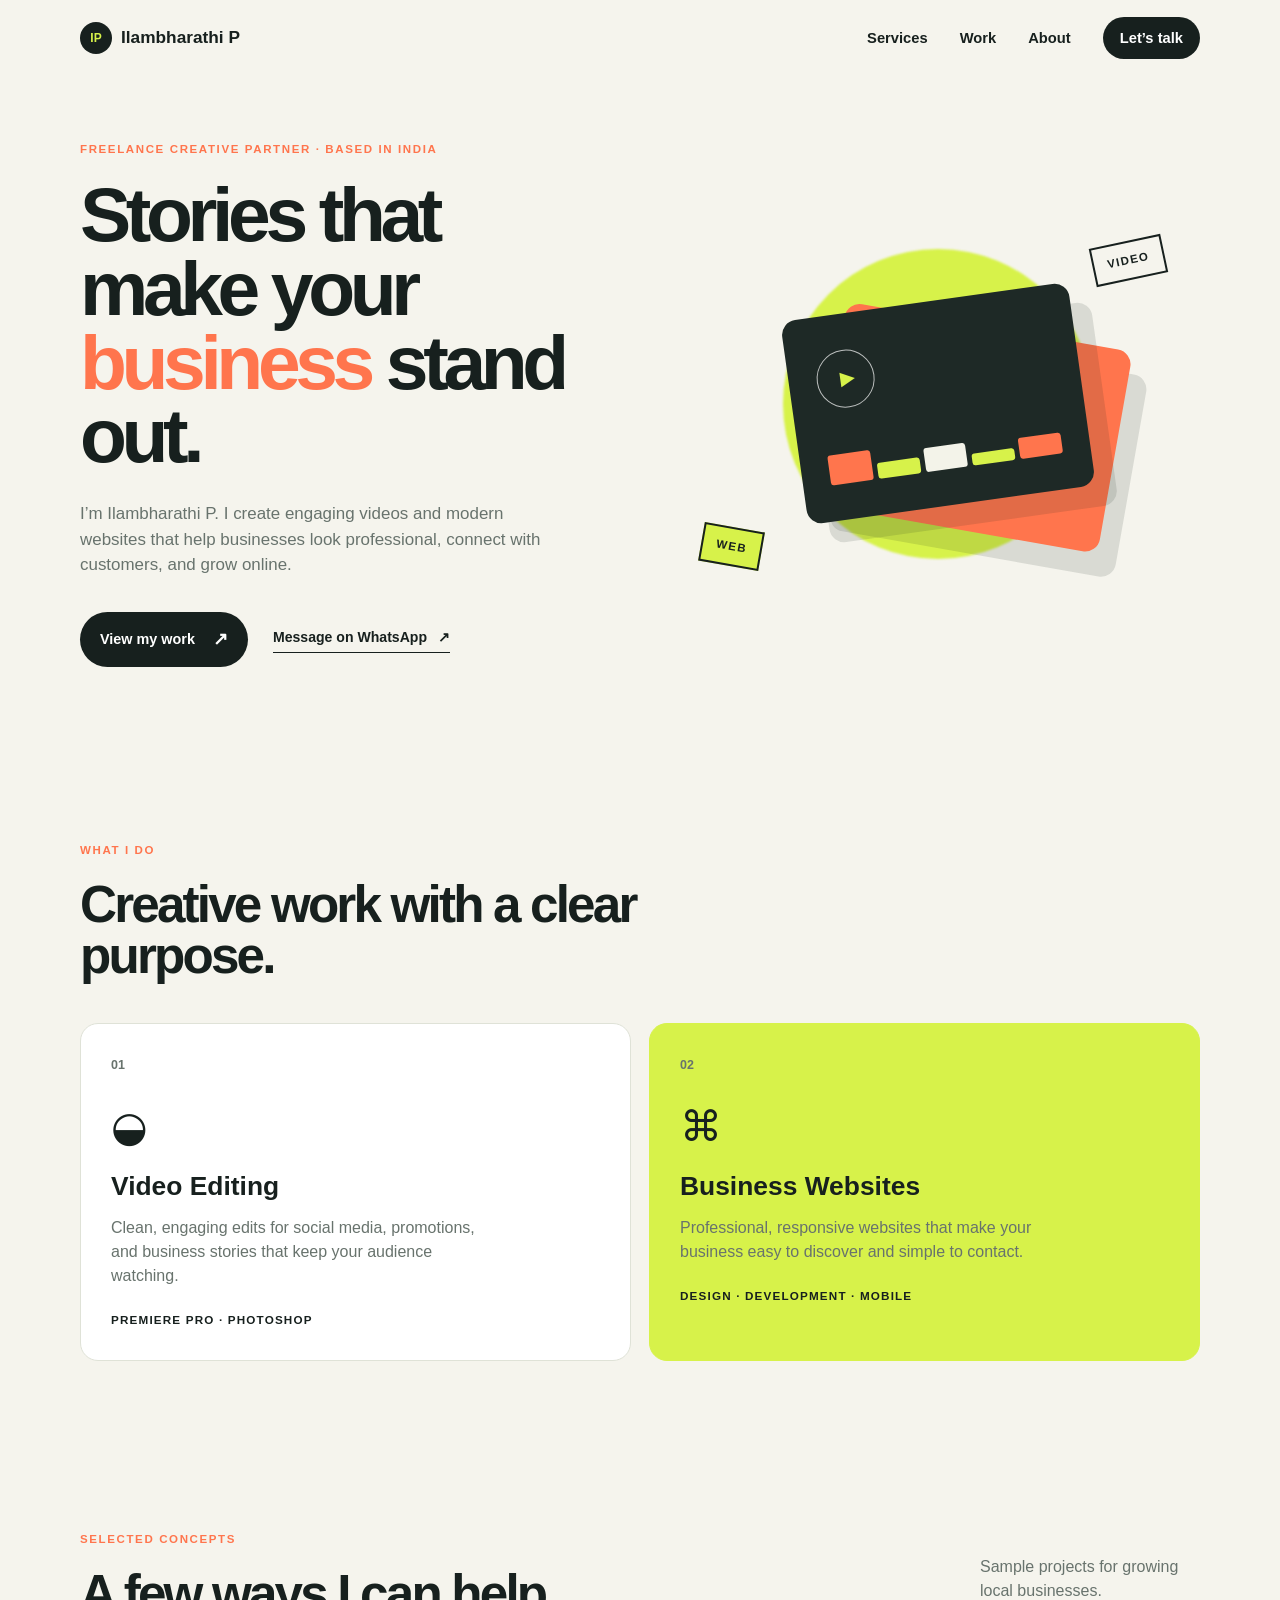
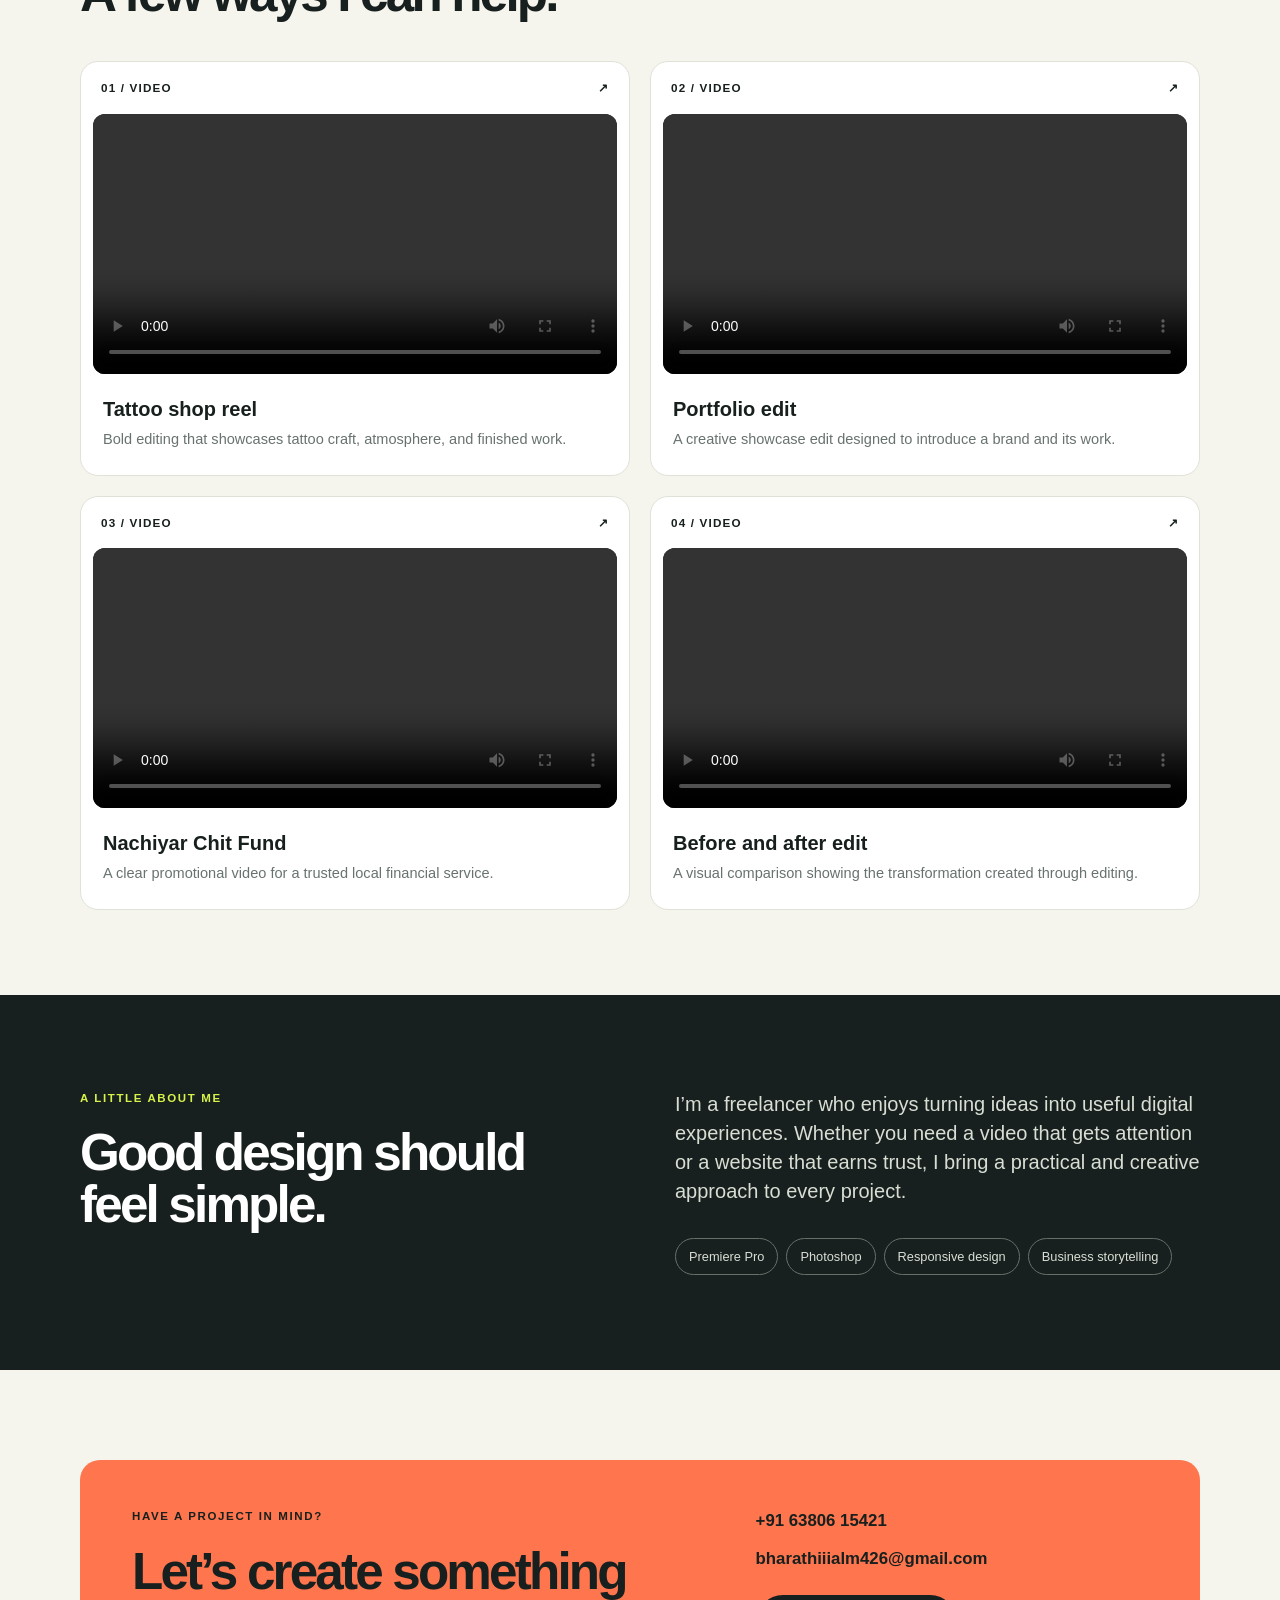
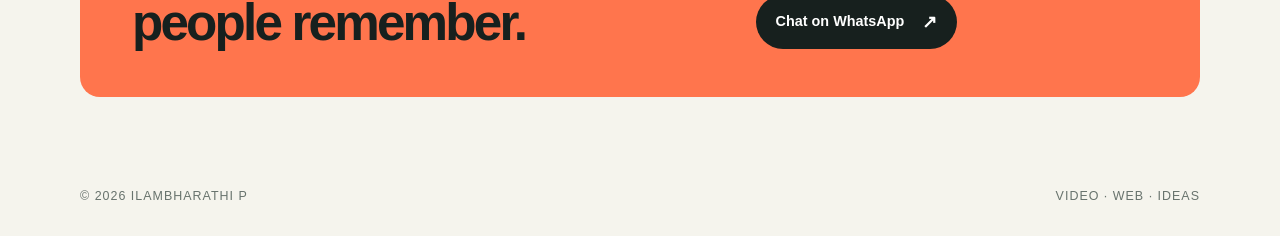
==== commit 78f61332: "Update index.html" ====
--- a/index.html
+++ b/index.html
@@ -1,25 +1,24 @@
-<!DOCTYPE html>
-<!-- saved from url=(0099)file:///C:/Users/ADMIN/Documents/Codex/2026-11-22/hi/outputs/portfolio-website-with-work/index.html -->
-<html lang="en"><head><meta http-equiv="Content-Type" content="text/html; charset=UTF-8">
-  
-  <meta name="viewport" content="width=device-width, initial-scale=1.0">
-  <meta name="description" content="Portfolio of Ilambharathi P, freelance video editor and website creator for businesses.">
-  <title>Ilambharathi P | Freelance Video Editor &amp; Website Creator</title>
-  <link rel="preconnect" href="https://fonts.googleapis.com/">
-  <link rel="preconnect" href="https://fonts.gstatic.com/" crossorigin="">
-  <link href="./Ilambharathi P _ Freelance Video Editor &amp; Website Creator_files/css2" rel="stylesheet">
-  <link rel="stylesheet" href="./Ilambharathi P _ Freelance Video Editor &amp; Website Creator_files/style.css">
+<!doctype html>
+<html lang="en">
+<head>
+  <meta charset="UTF-8" />
+  <meta name="viewport" content="width=device-width, initial-scale=1.0" />
+  <meta name="description" content="Portfolio of Ilambharathi P, freelance video editor and website creator for businesses." />
+  <title>Ilambharathi P | Freelance Video Editor & Website Creator</title>
+  <link rel="preconnect" href="https://fonts.googleapis.com">
+  <link rel="preconnect" href="https://fonts.gstatic.com" crossorigin>
+  <link href="https://fonts.googleapis.com/css2?family=DM+Sans:wght@400;500;600;700&family=Space+Grotesk:wght@500;600;700&display=swap" rel="stylesheet">
+  <link rel="stylesheet" href="style.css" />
 </head>
-  <link rel="stylesheet" href="style.css">
 <body>
   <header class="site-header">
-    <a class="brand" href="file:///C:/Users/ADMIN/Documents/Codex/2026-11-22/hi/outputs/portfolio-website-with-work/index.html#home" aria-label="Ilambharathi P home"><span>IP</span> Ilambharathi P</a>
+    <a class="brand" href="#home" aria-label="Ilambharathi P home"><span>IP</span> Ilambharathi P</a>
     <button class="menu-toggle" aria-label="Open navigation" aria-expanded="false">☰</button>
     <nav class="nav-links" aria-label="Main navigation">
-      <a href="file:///C:/Users/ADMIN/Documents/Codex/2026-11-22/hi/outputs/portfolio-website-with-work/index.html#services">Services</a>
-      <a href="file:///C:/Users/ADMIN/Documents/Codex/2026-11-22/hi/outputs/portfolio-website-with-work/index.html#work">Work</a>
-      <a href="file:///C:/Users/ADMIN/Documents/Codex/2026-11-22/hi/outputs/portfolio-website-with-work/index.html#about">About</a>
-      <a class="nav-contact" href="file:///C:/Users/ADMIN/Documents/Codex/2026-11-22/hi/outputs/portfolio-website-with-work/index.html#contact">Let’s talk</a>
+      <a href="#services">Services</a>
+      <a href="#work">Work</a>
+      <a href="#about">About</a>
+      <a class="nav-contact" href="#contact">Let’s talk</a>
     </nav>
   </header>
 
@@ -30,7 +29,7 @@
         <h1>Stories that make your <em>business</em> stand out.</h1>
         <p class="hero-text">I’m Ilambharathi P. I create engaging videos and modern websites that help businesses look professional, connect with customers, and grow online.</p>
         <div class="hero-actions">
-          <a class="button button-primary" href="file:///C:/Users/ADMIN/Documents/Codex/2026-11-22/hi/outputs/portfolio-website-with-work/index.html#work">View my work <span>↗</span></a>
+          <a class="button button-primary" href="#work">View my work <span>↗</span></a>
           <a class="text-link" href="https://wa.me/916380615421" target="_blank" rel="noreferrer">Message on WhatsApp <span>↗</span></a>
         </div>
       </div>
@@ -52,10 +51,10 @@
     <section id="work" class="section-shell section-block work-section">
       <div class="section-heading row-heading"><div><p class="eyebrow">Selected concepts</p><h2>A few ways I can help.</h2></div><p class="heading-note">Sample projects for growing local businesses.</p></div>
       <div class="project-grid">
-        <article class="project-card"><div class="project-top"><span>01 / Video</span><span>↗</span></div><iframe class="project-video" src="./Ilambharathi P _ Freelance Video Editor &amp; Website Creator_files/preview.html" allow="autoplay" allowfullscreen="" title="Tattoo shop reel"></iframe><div class="project-info"><h3>Tattoo shop reel</h3><p>Bold editing that showcases tattoo craft, atmosphere, and finished work.</p></div></article>
-        <article class="project-card"><div class="project-top"><span>02 / Video</span><span>↗</span></div><iframe class="project-video" src="./Ilambharathi P _ Freelance Video Editor &amp; Website Creator_files/preview(1).html" allow="autoplay" allowfullscreen="" title="Portfolio edit"></iframe><div class="project-info"><h3>Portfolio edit</h3><p>A creative showcase edit designed to introduce a brand and its work.</p></div></article>
-        <article class="project-card"><div class="project-top"><span>03 / Video</span><span>↗</span></div><iframe class="project-video" src="./Ilambharathi P _ Freelance Video Editor &amp; Website Creator_files/preview(2).html" allow="autoplay" allowfullscreen="" title="Nachiyar Chit Fund video"></iframe><div class="project-info"><h3>Nachiyar Chit Fund</h3><p>A clear promotional video for a trusted local financial service.</p></div></article>
-        <article class="project-card"><div class="project-top"><span>04 / Video</span><span>↗</span></div><iframe class="project-video" src="./Ilambharathi P _ Freelance Video Editor &amp; Website Creator_files/preview(3).html" allow="autoplay" allowfullscreen="" title="Before and after edit"></iframe><div class="project-info"><h3>Before and after edit</h3><p>A visual comparison showing the transformation created through editing.</p></div></article>
+        <article class="project-card"><div class="project-top"><span>01 / Video</span><span>↗</span></div><video class="project-video" controls preload="metadata"><source src="https://drive.google.com/uc?export=download&amp;id=1M_jI5FLw0sCC2fsm7qlxKQCTTXvGf6Tt" type="video/mp4"></video><div class="project-info"><h3>Tattoo shop reel</h3><p>Bold editing that showcases tattoo craft, atmosphere, and finished work.</p></div></article>
+        <article class="project-card"><div class="project-top"><span>02 / Video</span><span>↗</span></div><video class="project-video" controls preload="metadata"><source src="https://drive.google.com/uc?export=download&amp;id=1WbMnLtfxuOJBAahKUDpRb8k-bHo_vmdd" type="video/mp4"></video><div class="project-info"><h3>Portfolio edit</h3><p>A creative showcase edit designed to introduce a brand and its work.</p></div></article>
+        <article class="project-card"><div class="project-top"><span>03 / Video</span><span>↗</span></div><video class="project-video" controls preload="metadata"><source src="https://drive.google.com/uc?export=download&amp;id=1VlRbil5-On9Apnov6ktgAD-ph8xfRm8p" type="video/mp4"></video><div class="project-info"><h3>Nachiyar Chit Fund</h3><p>A clear promotional video for a trusted local financial service.</p></div></article>
+        <article class="project-card"><div class="project-top"><span>04 / Video</span><span>↗</span></div><video class="project-video" controls preload="metadata"><source src="https://drive.google.com/uc?export=download&amp;id=1O_3T-TbPOmPmvR4QIsbQJbfbWhS7eiJ0" type="video/mp4"></video><div class="project-info"><h3>Before and after edit</h3><p>A visual comparison showing the transformation created through editing.</p></div></article>
       </div>
     </section>
 
@@ -64,7 +63,6 @@
     <section id="contact" class="contact-section section-shell"><div class="contact-card"><div><p class="eyebrow">Have a project in mind?</p><h2>Let’s create something people remember.</h2></div><div class="contact-details"><a href="tel:+916380615421">+91 63806 15421</a><a href="mailto:bharathiiialm426@gmail.com">bharathiiialm426@gmail.com</a><a class="button button-light" href="https://wa.me/916380615421" target="_blank" rel="noreferrer">Chat on WhatsApp <span>↗</span></a></div></div></section>
   </main>
   <footer class="site-footer section-shell"><span>© 2026 Ilambharathi P</span><span>Video · Web · Ideas</span></footer>
-  <script src="./Ilambharathi P _ Freelance Video Editor &amp; Website Creator_files/script.js"></script>
-
-
-</body></html>
+  <script src="script.js"></script>
+</body>
+</html>
